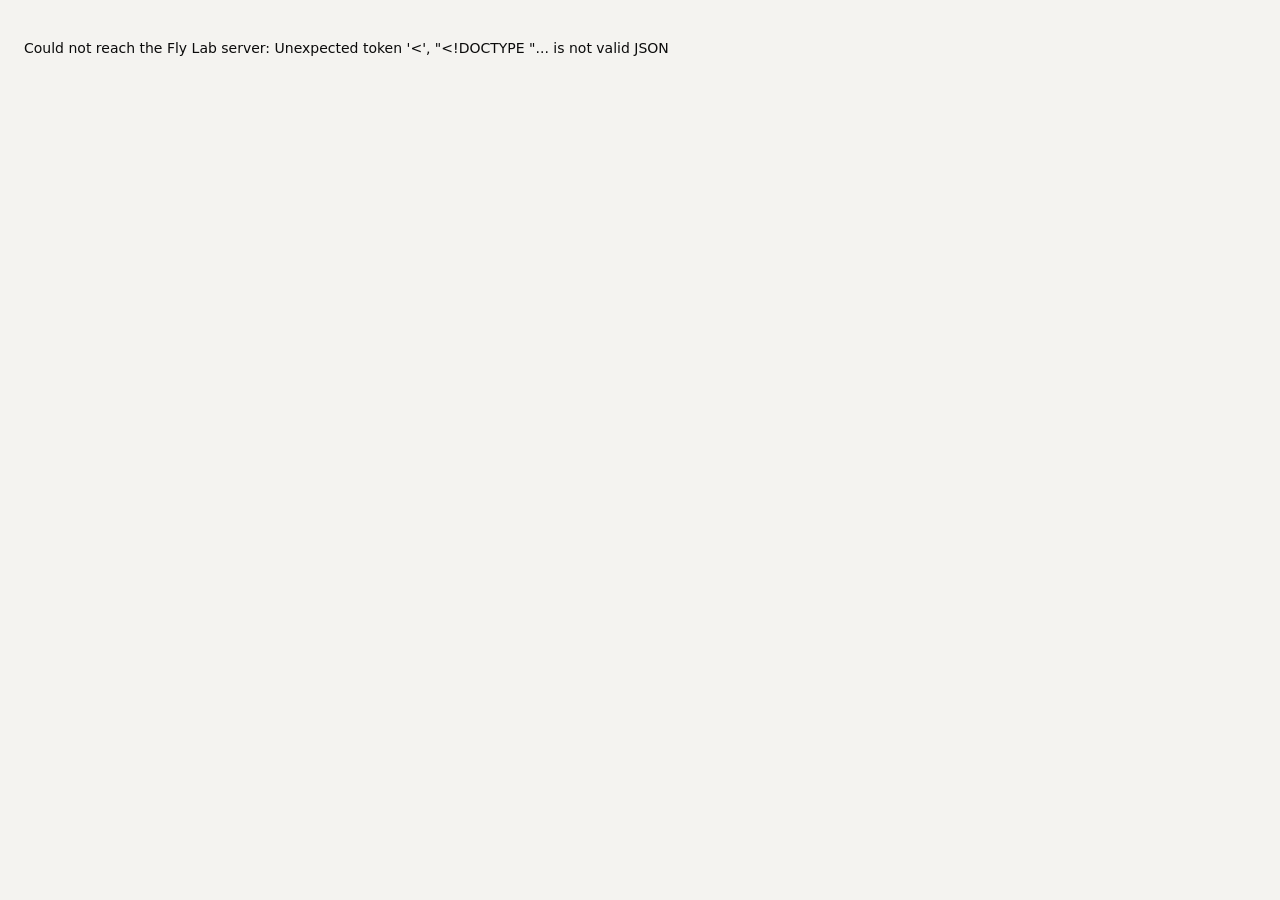
==== flyjack/web/static/index.html @ 1679a3cc "Add Fly Lab: local web interface to test and watch the fly - python -m flyjack.web starts a stdlib H" ====
<!doctype html>
<html lang="en">
<head>
<meta charset="utf-8">
<meta name="viewport" content="width=device-width, initial-scale=1">
<title>Fly Lab</title>
<link rel="icon" href="data:image/svg+xml,<svg xmlns=%22http://www.w3.org/2000/svg%22 viewBox=%220 0 100 100%22><text y=%22.9em%22 font-size=%2290%22>🪰</text></svg>">
<link rel="stylesheet" href="style.css">
</head>
<body>
<header class="top">
  <div class="brand">
    <span class="logo" aria-hidden="true">🪰</span>
    <div>
      <h1>Fly Lab</h1>
      <p class="sub" id="brain-stats">a fruit-fly connectome that learned Blackjack</p>
    </div>
  </div>
  <div class="controls">
    <div class="field">
      <span class="label">The fly decides with</span>
      <div class="seg" id="mode-seg" role="radiogroup">
        <button data-mode="readout" class="on" title="Mushroom-body readout of recorded Kenyon-cell responses (instant)">Readout</button>
        <button data-mode="spiking" title="Run the whole-brain spiking simulation live on the GPU (a few seconds per decision)">Spiking brain</button>
      </div>
    </div>
    <div class="field" id="model-field" hidden>
      <span class="label">Fly</span>
      <div class="seg" id="model-seg">
        <button data-model="trained" class="on">trained</button>
        <button data-model="new">your new fly</button>
      </div>
    </div>
    <span class="pill" id="spiking-pill" hidden></span>
  </div>
</header>

<nav class="tabs" role="tablist">
  <button data-tab="play" class="on">Play</button>
  <button data-tab="strategy">Strategy</button>
  <button data-tab="probe">Probe a state</button>
  <button data-tab="tournament">Tournament</button>
  <button data-tab="learning">Learning</button>
  <button data-tab="about">How it works</button>
</nav>

<main>
<!-- ============================== PLAY ============================== -->
<section id="tab-play" class="tab on">
  <div class="play-grid">
    <div class="col">
      <div class="card table-card">
        <div class="felt">
          <div class="hand-row">
            <span class="who">Dealer</span>
            <div class="cards" id="dealer-cards"></div>
            <span class="total" id="dealer-total"></span>
          </div>
          <div class="banner" id="banner">Deal a hand to start</div>
          <div class="hand-row">
            <span class="who">Fly</span>
            <div class="cards" id="player-cards"></div>
            <span class="total" id="player-total"></span>
          </div>
        </div>
        <div class="actions">
          <button class="primary" id="btn-deal">Deal</button>
          <button id="btn-decide" disabled>Let the fly decide</button>
          <button id="btn-auto" disabled title="Deal if needed, then let the fly play the hand to the end">Autoplay</button>
          <span class="spacer"></span>
          <span class="muted small" title="Play the move yourself instead of the fly">you:</span>
          <button class="ghost hit small" id="btn-hit" disabled>Hit</button>
          <button class="ghost stand small" id="btn-stand" disabled>Stand</button>
        </div>
        <details class="custom">
          <summary>Custom deal</summary>
          <div class="custom-row">
            <label>Fly's cards <select id="c-p1"></select><select id="c-p2"></select></label>
            <label>Dealer <select id="c-d1"></select><select id="c-d2"></select></label>
            <button id="btn-custom">Deal these</button>
          </div>
          <p class="muted small">“?” = random card. The dealer's second card stays hidden until the hand ends.</p>
        </details>
      </div>

      <div class="card">
        <div class="card-head"><h2>Session</h2><button class="ghost small" id="btn-reset-session">reset</button></div>
        <div class="tiles" id="session-tiles"></div>
        <ol class="log" id="hand-log"></ol>
      </div>
    </div>

    <div class="col">
      <div class="card brain-card">
        <div class="card-head">
          <h2>Inside the fly's brain</h2>
          <span class="muted small" id="brain-caption">no decision yet</span>
        </div>
        <div id="brain-empty" class="empty">Ask the fly to decide and its neural activity appears here, from card odor to choice.</div>
        <div id="brain" hidden>
          <div class="stage">
            <div class="stage-title"><span class="num">1</span> Card odor → projection neurons <span class="muted small" id="odor-caption"></span></div>
            <div id="pn-grid" class="pn-grid"></div>
          </div>
          <div class="stage">
            <div class="stage-title"><span class="num">2</span> Kenyon cells (mushroom body)
              <span class="muted small" id="kc-caption"></span>
              <label class="toggle small"><input type="checkbox" id="kc-vote" checked> color by vote</label>
            </div>
            <div class="kc-wrap"><canvas id="kc-canvas" class="kc-canvas"></canvas></div>
            <div class="legend small" id="kc-legend"></div>
          </div>
          <div class="stage">
            <div class="stage-title"><span class="num">3</span> Output neurons → choice</div>
            <div id="mbon-bars"></div>
            <div id="verdict" class="verdict"></div>
          </div>
          <div class="stage" id="raster-stage" hidden>
            <div class="stage-title"><span class="num">4</span> 200 ms of spikes, live from the simulation
              <button class="ghost small" id="btn-replay">▶ replay</button></div>
            <canvas id="raster-canvas" class="raster"></canvas>
            <div class="race-wrap"><svg id="race" class="race"></svg></div>
          </div>
        </div>
      </div>
    </div>
  </div>
</section>

<!-- ============================== STRATEGY ============================== -->
<section id="tab-strategy" class="tab">
  <div class="card">
    <div class="card-head">
      <h2>What the fly does in every situation</h2>
      <div class="seg" id="strategy-src">
        <button data-src="readout" class="on">readout</button>
        <button data-src="spiking">spiking brain</button>
      </div>
    </div>
    <p class="muted">Each cell is a decision state. Color is the probability that the fly hits, measured over held-out neural trials. Outlined cells are states where its majority choice differs from basic strategy (the mathematically optimal play). Hover for values; click to probe a state.</p>
    <div class="tiles" id="strategy-tiles"></div>
    <div class="heat-grid" id="heatmaps"></div>
    <div class="legend" id="heat-legend"></div>
  </div>
</section>

<!-- ============================== PROBE ============================== -->
<section id="tab-probe" class="tab">
  <div class="card">
    <div class="card-head"><h2>Probe one situation many times</h2></div>
    <p class="muted">The same cards never produce exactly the same spikes. Present one state repeatedly and see how reliable the fly's choice is.</p>
    <div class="probe-form">
      <label>Fly's total <select id="p-sum"></select></label>
      <label>Dealer shows <select id="p-dealer"></select></label>
      <label class="toggle"><input type="checkbox" id="p-soft"> soft (usable ace)</label>
      <label>Trials <select id="p-trials"><option>8</option><option selected>16</option><option>32</option><option>64</option></select></label>
      <button class="primary" id="btn-probe">Run</button>
      <span class="muted small" id="probe-note"></span>
    </div>
    <div id="probe-out" hidden>
      <div class="tiles" id="probe-tiles"></div>
      <h3>Every trial: HIT pool vs STAND pool</h3>
      <div class="chart-wrap"><svg id="probe-chart" class="chart"></svg></div>
      <div class="two">
        <div>
          <h3>Average Kenyon-cell response to this state</h3>
          <canvas id="probe-kc" class="kc-canvas"></canvas>
        </div>
        <div>
          <h3>What each Kenyon cell learned to vote</h3>
          <canvas id="probe-pref" class="kc-canvas"></canvas>
        </div>
      </div>
      <div class="legend small" id="probe-legend"></div>
    </div>
  </div>
</section>

<!-- ============================== TOURNAMENT ============================== -->
<section id="tab-tournament" class="tab">
  <div class="card">
    <div class="card-head"><h2>Tournament</h2></div>
    <p class="muted">The fly and four reference strategies each play the same number of hands, dealt from the same random seed. Uses the readout (each decision sees a fresh held-out neural trial).</p>
    <div class="probe-form">
      <label>Hands <select id="t-hands"><option>1000</option><option selected>10000</option><option>50000</option><option>200000</option></select></label>
      <button class="primary" id="btn-tournament">Play</button>
      <span class="muted small" id="t-note"></span>
    </div>
    <div id="t-out" hidden>
      <div class="chart-wrap"><svg id="t-chart" class="chart tall"></svg></div>
      <div class="legend" id="t-legend"></div>
      <table class="data" id="t-table"></table>
    </div>
  </div>
</section>

<!-- ============================== LEARNING ============================== -->
<section id="tab-learning" class="tab">
  <div class="card">
    <div class="card-head"><h2>How the fly learned</h2></div>
    <p class="muted">Expected winnings per hand of the fly's current strategy while it plays and dopamine updates its Kenyon cell → output neuron synapses. Five independently trained flies.</p>
    <div class="chart-wrap"><svg id="l-chart" class="chart tall"></svg></div>
    <div class="legend" id="l-legend"></div>
  </div>
  <div class="card">
    <div class="card-head"><h2>Train a new fly</h2></div>
    <p class="muted">Start from a naive mushroom body and watch it learn. Takes seconds. The new fly can then play in every tab (switch “Fly” in the header). Training never overwrites the saved results.</p>
    <div class="probe-form">
      <label>Hands <select id="n-hands"><option>10000</option><option>50000</option><option selected>300000</option><option>1000000</option></select></label>
      <label>Learning rate η <select id="n-eta"><option>0.005</option><option>0.02</option><option selected>0.05</option><option>0.2</option></select></label>
      <label>Exploration ε <select id="n-eps"><option>0.05</option><option selected>0.3</option><option>0.6</option></select></label>
      <label>Seed <input id="n-seed" type="number" value="0" min="0" max="9999"></label>
      <button class="primary" id="btn-train">Train</button>
      <button id="btn-train-stop" disabled>Stop</button>
      <span class="muted small" id="n-note"></span>
    </div>
    <div class="chart-wrap" id="n-wrap" hidden><svg id="n-chart" class="chart"></svg></div>
    <div class="legend" id="n-legend"></div>
  </div>
</section>

<!-- ============================== ABOUT ============================== -->
<section id="tab-about" class="tab">
  <div class="card prose">
    <h2>How the fly plays Blackjack</h2>
    <div class="pipeline" id="pipeline"></div>
    <ol>
      <li><b>Cards as odors.</b> The state (your total, dealer's upcard, soft/hard) becomes a combination of glomerulus channels. Projection neurons in active channels fire at 150 Hz for 200 ms. Nearby totals share channels, so they “smell” alike.</li>
      <li><b>The real wiring.</b> The whole FlyWire connectome is simulated as spiking neurons. Projection neurons drive the Kenyon cells of the mushroom body; about 7% of them respond to any one state.</li>
      <li><b>Dopamine learning.</b> Two output pools, HIT and STAND, read the Kenyon cells. After each choice a dopamine-like prediction error strengthens or weakens the synapses of the chosen pool from the active Kenyon cells.</li>
      <li><b>The closed loop.</b> The learned weights were installed as real synapses onto two pairs of mushroom-body output neurons (MBON01 = HIT, MBON03 = STAND). In “Spiking brain” mode each decision runs the whole brain for 200 ms, and the fly hits if its HIT neurons fire more spikes.</li>
    </ol>
    <div class="figs">
      <figure><img src="/figures/policy_heatmaps.png" alt="Fly strategy vs basic strategy heatmaps"><figcaption>Learned strategy vs. basic strategy</figcaption></figure>
      <figure><img src="/figures/kenyon_code.png" alt="Kenyon cell similarity and sparsity"><figcaption>Kenyon-cell code</figcaption></figure>
      <figure><img src="/figures/brain_plays_a_hand.png" alt="Spike raster of a hand"><figcaption>The spiking brain plays a hand</figcaption></figure>
    </div>
    <h3>Results</h3>
    <table class="data" id="about-table"></table>
  </div>
</section>
</main>

<div id="tooltip" class="tooltip" hidden></div>
<div id="toast" class="toast" hidden></div>
<script src="app.js"></script>
</body>
</html>
---- flyjack/web/static/style.css ----
:root {
  color-scheme: light;
  --bg: #f4f3f0;
  --surface: #fcfcfb;
  --surface-2: #f0efec;
  --border: #e4e3df;
  --ink: #0b0b0b;
  --ink-2: #52514e;
  --ink-3: #8a8984;
  --grid: #e4e3df;
  --hit: #e34948;
  --stand: #2a78d6;
  --mid: #f0efec;
  --s1: #2a78d6; --s2: #eb6834; --s3: #1baf7a; --s4: #eda100; --s5: #e87ba4;
  --f-sum: #1baf7a;      /* player-sum channels */
  --f-dealer: #eb6834;   /* dealer channels */
  --f-ace: #4a3aa7;      /* ace channels */
  --pn: #e87ba4;
  --kc: #eda100;
  --dn: #008300;
  --felt: #1d5b45;
  --felt-2: #164a38;
  --shadow: 0 1px 2px rgba(0,0,0,.06), 0 2px 8px rgba(0,0,0,.04);
  --radius: 12px;
  font-family: system-ui, -apple-system, "Segoe UI", Roboto, sans-serif;
  font-size: 14px;
}
@media (prefers-color-scheme: dark) {
  :root {
    color-scheme: dark;
    --bg: #121211;
    --surface: #1a1a19;
    --surface-2: #232321;
    --border: #2f2f2c;
    --ink: #ffffff;
    --ink-2: #c3c2b7;
    --ink-3: #8f8e86;
    --grid: #2f2f2c;
    --hit: #e66767;
    --stand: #3987e5;
    --mid: #383835;
    --s1: #3987e5; --s2: #d95926; --s3: #199e70; --s4: #c98500; --s5: #d55181;
    --f-sum: #199e70; --f-dealer: #d95926; --f-ace: #9085e9;
    --pn: #d55181; --kc: #c98500; --dn: #2fa52f;
    --felt: #173f31; --felt-2: #11342a;
    --shadow: none;
  }
}

* { box-sizing: border-box; }
[hidden] { display: none !important; }
body { margin: 0; background: var(--bg); color: var(--ink); }
h1, h2, h3 { margin: 0; }
h1 { font-size: 20px; letter-spacing: -.01em; }
h2 { font-size: 15px; }
h3 { font-size: 13px; color: var(--ink-2); font-weight: 600; margin: 18px 0 8px; }
p { line-height: 1.5; }
.muted { color: var(--ink-2); }
.small { font-size: 12px; }
button, select, input {
  font: inherit; color: var(--ink); background: var(--surface);
  border: 1px solid var(--border); border-radius: 8px; padding: 7px 12px;
}
button { cursor: pointer; font-weight: 500; }
button:hover:not(:disabled) { border-color: var(--ink-3); }
button:disabled { opacity: .45; cursor: default; }
button.primary { background: var(--ink); color: var(--surface); border-color: var(--ink); }
button.ghost { background: transparent; }
button.small { padding: 3px 8px; font-size: 12px; }
button.hit { color: var(--hit); }
button.stand { color: var(--stand); }
input[type=number] { width: 80px; }
select { padding: 6px 8px; }

.top {
  display: flex; align-items: center; justify-content: space-between; gap: 16px; flex-wrap: wrap;
  padding: 14px max(16px, calc((100vw - 1320px) / 2)); background: var(--surface);
  border-bottom: 1px solid var(--border);
}
.brand { display: flex; gap: 12px; align-items: center; }
.logo { font-size: 30px; }
.sub { margin: 2px 0 0; color: var(--ink-2); font-size: 12px; }
.controls { display: flex; gap: 16px; align-items: center; flex-wrap: wrap; }
.field { display: flex; flex-direction: column; gap: 4px; }
.label { font-size: 11px; color: var(--ink-3); text-transform: uppercase; letter-spacing: .05em; }
.seg { display: inline-flex; border: 1px solid var(--border); border-radius: 9px; padding: 2px; background: var(--surface-2); }
.seg button { border: 0; background: transparent; padding: 5px 12px; border-radius: 7px; color: var(--ink-2); }
.seg button.on { background: var(--surface); color: var(--ink); box-shadow: var(--shadow); }
.pill { font-size: 12px; padding: 4px 10px; border-radius: 99px; background: var(--surface-2); color: var(--ink-2); }
.pill.ready { color: var(--s3); }

.tabs {
  display: flex; gap: 4px; padding: 0 max(16px, calc((100vw - 1320px) / 2)); background: var(--surface);
  border-bottom: 1px solid var(--border); overflow-x: auto;
}
.tabs button { border: 0; border-radius: 0; background: none; padding: 12px 14px; color: var(--ink-2); border-bottom: 2px solid transparent; white-space: nowrap; }
.tabs button.on { color: var(--ink); border-bottom-color: var(--ink); }
main { padding: 18px max(16px, calc((100vw - 1320px) / 2)) 48px; }
.tab { display: none; }
.tab.on { display: block; }

.card { background: var(--surface); border: 1px solid var(--border); border-radius: var(--radius); padding: 16px; box-shadow: var(--shadow); margin-bottom: 16px; }
.card-head { display: flex; align-items: center; justify-content: space-between; gap: 12px; margin-bottom: 10px; flex-wrap: wrap; }
.play-grid { display: grid; grid-template-columns: minmax(0, 5fr) minmax(0, 7fr); gap: 16px; align-items: start; }
@media (max-width: 980px) { .play-grid { grid-template-columns: 1fr; } }

/* table */
.felt { background: radial-gradient(ellipse at center, var(--felt) 0%, var(--felt-2) 100%); border-radius: 10px; padding: 18px; color: #fff; }
.hand-row { display: flex; align-items: center; gap: 14px; min-height: 104px; }
.who { width: 52px; font-size: 12px; text-transform: uppercase; letter-spacing: .08em; opacity: .75; }
.cards { display: flex; gap: 8px; flex-wrap: wrap; flex: 1; }
.total { font-size: 22px; font-weight: 700; min-width: 64px; text-align: right; font-variant-numeric: tabular-nums; }
.total small { display: block; font-size: 11px; font-weight: 500; opacity: .7; }
.pcard {
  width: 64px; height: 92px; border-radius: 8px; background: #fdfdfb; color: #111;
  display: flex; flex-direction: column; justify-content: space-between; padding: 6px 7px;
  box-shadow: 0 2px 6px rgba(0,0,0,.35); font-weight: 700; animation: deal .25s ease-out;
}
.pcard.red { color: #c62828; }
.pcard .big { font-size: 26px; text-align: center; line-height: 1; }
.pcard .corner { font-size: 14px; line-height: 1; }
.pcard .corner.b { transform: rotate(180deg); }
.pcard.back { background: repeating-linear-gradient(45deg, #2a78d6 0 6px, #256abf 6px 12px); border: 3px solid #fdfdfb; }
@keyframes deal { from { transform: translateY(-10px) scale(.96); opacity: 0; } }
.banner { text-align: center; padding: 10px; font-size: 15px; font-weight: 600; min-height: 42px; opacity: .95; }
.banner.win { color: #7ee2b0; } .banner.loss { color: #ffb3b3; } .banner.push { color: #ffe08a; }
.actions { display: flex; gap: 8px; margin-top: 12px; flex-wrap: wrap; align-items: center; }
.spacer { flex: 1; }
details.custom { margin-top: 12px; }
details.custom summary { cursor: pointer; color: var(--ink-2); font-size: 13px; }
.custom-row { display: flex; gap: 14px; flex-wrap: wrap; margin-top: 10px; align-items: center; }
.custom-row label { display: flex; gap: 6px; align-items: center; font-size: 13px; }

/* tiles */
.tiles { display: grid; grid-template-columns: repeat(auto-fit, minmax(120px, 1fr)); gap: 10px; margin-bottom: 12px; }
.tile { background: var(--surface-2); border-radius: 10px; padding: 10px 12px; }
.tile .v { font-size: 22px; font-weight: 700; font-variant-numeric: tabular-nums; }
.tile .k { font-size: 11px; color: var(--ink-2); margin-top: 2px; }
.log { list-style: none; padding: 0; margin: 0; max-height: 300px; overflow: auto; font-size: 13px; }
.log li { padding: 7px 2px; border-top: 1px solid var(--border); display: flex; gap: 8px; align-items: baseline; }
.log .res { margin-left: auto; font-weight: 600; font-variant-numeric: tabular-nums; }
.tag { font-size: 11px; font-weight: 600; padding: 1px 7px; border-radius: 99px; }
.tag.hit { background: color-mix(in srgb, var(--hit) 18%, transparent); color: var(--hit); }
.tag.stand { background: color-mix(in srgb, var(--stand) 18%, transparent); color: var(--stand); }
.tag.warn { background: var(--surface-2); color: var(--ink-2); }

/* brain */
.empty { padding: 48px 16px; text-align: center; color: var(--ink-3); }
.stage { padding: 12px 0; border-top: 1px solid var(--border); }
.stage:first-child { border-top: 0; padding-top: 0; }
.stage-title { display: flex; align-items: center; gap: 8px; font-weight: 600; font-size: 13px; margin-bottom: 8px; flex-wrap: wrap; }
.stage-title .toggle, .stage-title button { margin-left: auto; }
.num { display: inline-grid; place-items: center; width: 20px; height: 20px; border-radius: 50%; background: var(--ink); color: var(--surface); font-size: 11px; }
.pn-grid { display: grid; gap: 5px; }
.pn-row { display: grid; grid-template-columns: 150px 1fr; align-items: center; gap: 8px; }
.pn-row .lab { font-size: 11px; color: var(--ink-2); text-align: right; }
.pn-cells { display: flex; gap: 2px; flex-wrap: wrap; }
.pn-cell { width: 14px; height: 14px; border-radius: 3px; background: var(--surface-2); border: 1px solid var(--border); }
.kc-wrap { width: 100%; }
.kc-canvas { width: 100%; image-rendering: pixelated; border-radius: 6px; background: var(--surface-2); display: block; }
.legend { display: flex; gap: 14px; flex-wrap: wrap; align-items: center; margin-top: 8px; color: var(--ink-2); font-size: 12px; }
.legend .sw { display: inline-block; width: 10px; height: 10px; border-radius: 3px; margin-right: 5px; vertical-align: -1px; }
.legend .ramp { display: inline-block; width: 90px; height: 10px; border-radius: 3px; vertical-align: -1px; margin: 0 6px; }
.bar-row { display: grid; grid-template-columns: 110px 1fr 90px; gap: 10px; align-items: center; margin: 6px 0; }
.bar-row .name { font-weight: 600; font-size: 13px; }
.bar-track { height: 18px; background: var(--surface-2); border-radius: 5px; position: relative; overflow: hidden; }
.bar-fill { position: absolute; top: 0; bottom: 0; border-radius: 5px; transition: width .4s ease, left .4s ease; }
.bar-row .val { font-variant-numeric: tabular-nums; font-size: 13px; text-align: right; }
.verdict { margin-top: 10px; font-size: 14px; display: flex; gap: 10px; align-items: center; flex-wrap: wrap; }
.verdict .choice { font-size: 18px; font-weight: 800; letter-spacing: .02em; }
.raster { width: 100%; height: 300px; display: block; }
.race { width: 100%; height: 150px; display: block; margin-top: 4px; }

/* strategy heatmaps */
.heat-grid { display: grid; grid-template-columns: repeat(auto-fit, minmax(300px, 1fr)); gap: 20px 28px; }
.heat h3 { margin-top: 0; }
.heat table { border-collapse: separate; border-spacing: 2px; width: 100%; }
.heat th { font-size: 11px; color: var(--ink-2); font-weight: 500; padding: 0 4px; }
.heat td { height: 22px; border-radius: 3px; cursor: pointer; text-align: center; font-size: 10px; color: transparent; }
.heat td.miss { outline: 2px solid var(--ink); outline-offset: -2px; }
.heat td:hover { outline: 2px solid var(--ink-3); outline-offset: 0; }

/* probe / charts */
.probe-form { display: flex; gap: 14px; flex-wrap: wrap; align-items: center; margin: 12px 0; }
.probe-form label { display: flex; gap: 6px; align-items: center; font-size: 13px; }
.chart-wrap { width: 100%; overflow-x: auto; }
.chart { width: 100%; height: 260px; display: block; }
.chart.tall { height: 360px; }
.chart text, .race text { fill: var(--ink-2); font-size: 11px; }
.chart .axis line, .chart .gridline, .race .gridline { stroke: var(--grid); }
.two { display: grid; grid-template-columns: 1fr 1fr; gap: 20px; }
@media (max-width: 800px) { .two { grid-template-columns: 1fr; } }
table.data { border-collapse: collapse; width: 100%; margin-top: 14px; font-size: 13px; }
table.data th, table.data td { text-align: left; padding: 8px 10px; border-bottom: 1px solid var(--border); }
table.data th { color: var(--ink-2); font-weight: 500; font-size: 12px; }
table.data th.n { text-align: right; }
table.data td.n { text-align: right; font-variant-numeric: tabular-nums; }
table.data tr.fly td { font-weight: 700; }

.prose { max-width: 980px; }
.prose li { margin: 8px 0; line-height: 1.55; }
.figs { display: grid; grid-template-columns: repeat(auto-fit, minmax(280px, 1fr)); gap: 16px; margin: 16px 0; }
.figs img { width: 100%; border-radius: 8px; border: 1px solid var(--border); background: #fcfcfb; }
.figs figcaption { font-size: 12px; color: var(--ink-2); margin-top: 4px; }
.pipeline { display: flex; gap: 8px; align-items: stretch; flex-wrap: wrap; margin: 12px 0 8px; }
.pipe { flex: 1; min-width: 130px; background: var(--surface-2); border-radius: 10px; padding: 10px 12px; }
.pipe b { display: block; font-size: 13px; }
.pipe span { font-size: 12px; color: var(--ink-2); }
.pipe-arrow { align-self: center; color: var(--ink-3); }

.tooltip {
  position: fixed; z-index: 20; pointer-events: none; background: var(--surface); color: var(--ink);
  border: 1px solid var(--border); border-radius: 8px; padding: 8px 10px; font-size: 12px;
  box-shadow: 0 4px 16px rgba(0,0,0,.15); max-width: 280px; line-height: 1.45;
}
.tooltip b { font-weight: 600; }
.toast { position: fixed; bottom: 18px; left: 50%; transform: translateX(-50%); background: var(--ink); color: var(--surface); padding: 10px 16px; border-radius: 8px; z-index: 30; max-width: 90vw; }
.toggle { display: inline-flex; gap: 5px; align-items: center; color: var(--ink-2); font-weight: 400; }
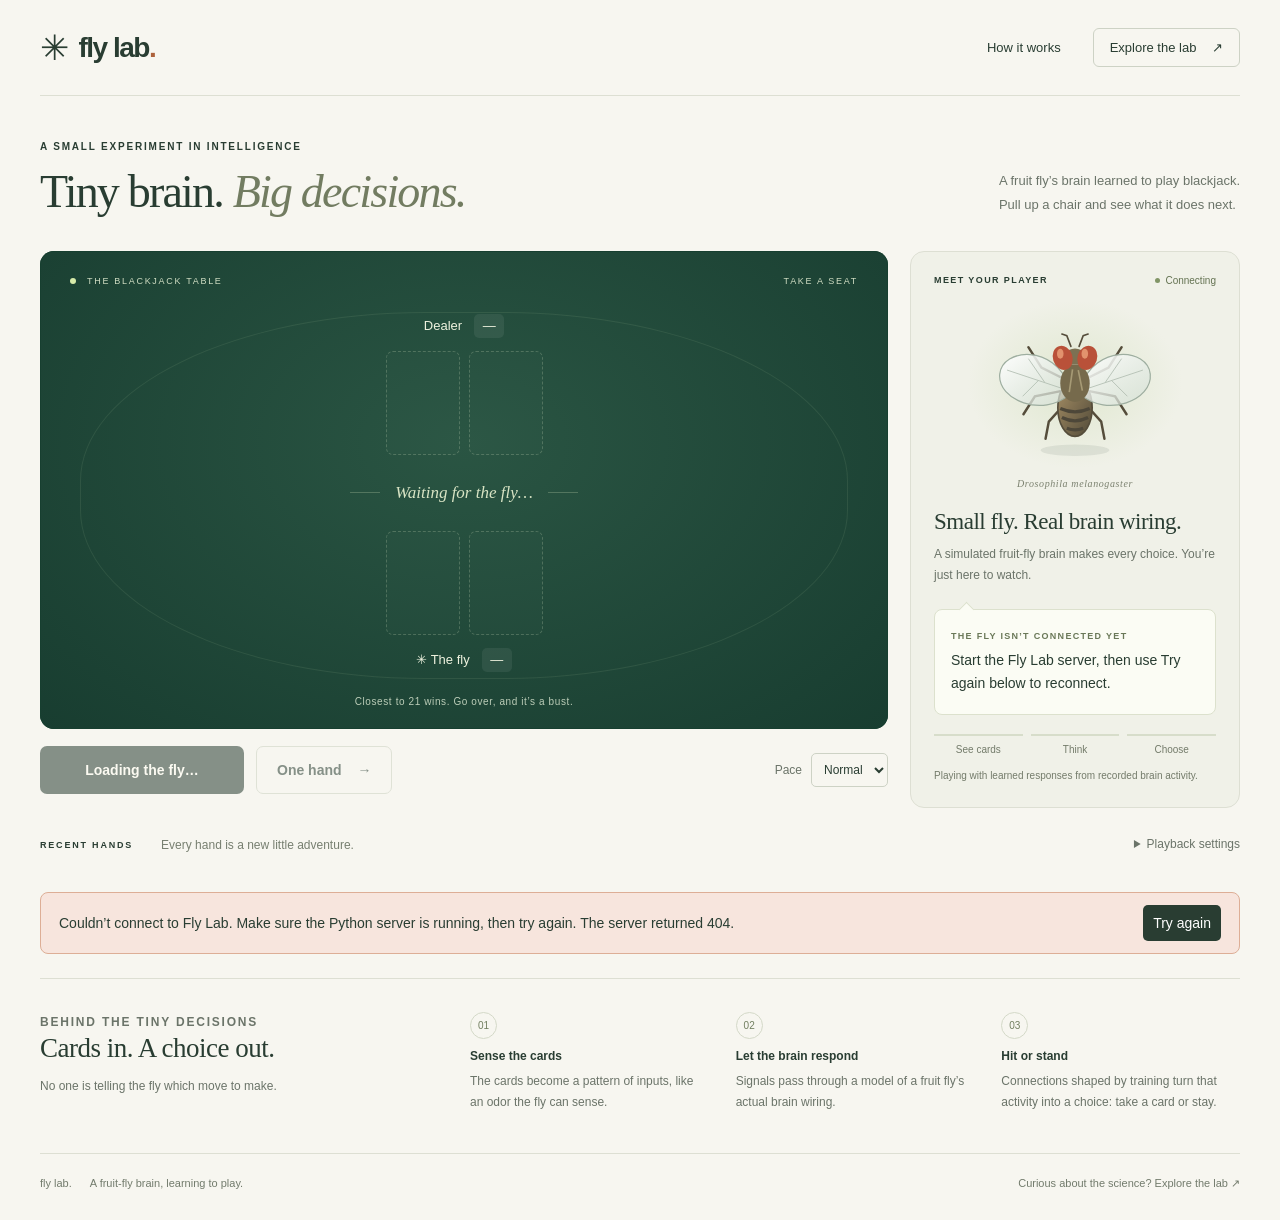
==== commit cd1a16d3: "Simplify Fly Lab around watching the fly play blackjack" ====
--- a/flyjack/web/static/index.html
+++ b/flyjack/web/static/index.html
@@ -1,248 +1,83 @@
 <!doctype html>
 <html lang="en">
 <head>
-<meta charset="utf-8">
-<meta name="viewport" content="width=device-width, initial-scale=1">
-<title>Fly Lab</title>
-<link rel="icon" href="data:image/svg+xml,<svg xmlns=%22http://www.w3.org/2000/svg%22 viewBox=%220 0 100 100%22><text y=%22.9em%22 font-size=%2290%22>🪰</text></svg>">
-<link rel="stylesheet" href="style.css">
+  <meta charset="utf-8">
+  <meta name="viewport" content="width=device-width, initial-scale=1">
+  <meta name="description" content="Watch a simulated fruit-fly brain play blackjack, one tiny decision at a time.">
+  <title>Fly Lab — A tiny brain at the blackjack table</title>
+  <link rel="icon" href="data:image/svg+xml,%3Csvg xmlns='http://www.w3.org/2000/svg' viewBox='0 0 100 100'%3E%3Ctext y='.9em' font-size='90'%3E🪰%3C/text%3E%3C/svg%3E">
+  <link rel="stylesheet" href="style.css">
 </head>
 <body>
-<header class="top">
-  <div class="brand">
-    <span class="logo" aria-hidden="true">🪰</span>
-    <div>
-      <h1>Fly Lab</h1>
-      <p class="sub" id="brain-stats">a fruit-fly connectome that learned Blackjack</p>
-    </div>
-  </div>
-  <div class="controls">
-    <div class="field">
-      <span class="label">The fly decides with</span>
-      <div class="seg" id="mode-seg" role="radiogroup">
-        <button data-mode="readout" class="on" title="Mushroom-body readout of recorded Kenyon-cell responses (instant)">Readout</button>
-        <button data-mode="spiking" title="Run the whole-brain spiking simulation live on the GPU (a few seconds per decision)">Spiking brain</button>
-      </div>
-    </div>
-    <div class="field" id="model-field" hidden>
-      <span class="label">Fly</span>
-      <div class="seg" id="model-seg">
-        <button data-model="trained" class="on">trained</button>
-        <button data-model="new">your new fly</button>
-      </div>
-    </div>
-    <span class="pill" id="spiking-pill" hidden></span>
-  </div>
-</header>
+  <header class="site-header">
+    <a class="brand" href="/" aria-label="Fly Lab home"><span class="brand-mark" aria-hidden="true">✳</span> fly lab<span class="brand-dot">.</span></a>
+    <nav aria-label="Main navigation"><a href="#how-it-works">How it works</a><a class="lab-link" href="lab.html">Explore the lab <span aria-hidden="true">↗</span></a></nav>
+  </header>
+  <main>
+    <section class="intro" aria-labelledby="page-title">
+      <div><p class="eyebrow">A SMALL EXPERIMENT IN INTELLIGENCE</p><h1 id="page-title">Tiny brain. <em>Big decisions.</em></h1></div>
+      <p>A fruit fly’s brain learned to play blackjack.<br> Pull up a chair and see what it does next.</p>
+    </section>
 
-<nav class="tabs" role="tablist">
-  <button data-tab="play" class="on">Play</button>
-  <button data-tab="strategy">Strategy</button>
-  <button data-tab="probe">Probe a state</button>
-  <button data-tab="tournament">Tournament</button>
-  <button data-tab="learning">Learning</button>
-  <button data-tab="about">How it works</button>
-</nav>
-
-<main>
-<!-- ============================== PLAY ============================== -->
-<section id="tab-play" class="tab on">
-  <div class="play-grid">
-    <div class="col">
-      <div class="card table-card">
-        <div class="felt">
-          <div class="hand-row">
-            <span class="who">Dealer</span>
-            <div class="cards" id="dealer-cards"></div>
-            <span class="total" id="dealer-total"></span>
+    <section class="playground" aria-label="Watch the fly play blackjack">
+      <div class="table-column">
+        <div class="table" id="table">
+          <div class="table-topline"><span><i class="status-dot"></i> THE BLACKJACK TABLE</span><span id="hand-number">TAKE A SEAT</span></div>
+          <div class="hand dealer-hand">
+            <div class="hand-label"><span>Dealer</span><span class="total" id="dealer-total">—</span></div>
+            <div class="cards" id="dealer-cards" aria-label="Dealer cards"><div class="card-placeholder"></div><div class="card-placeholder"></div></div>
           </div>
-          <div class="banner" id="banner">Deal a hand to start</div>
-          <div class="hand-row">
-            <span class="who">Fly</span>
-            <div class="cards" id="player-cards"></div>
-            <span class="total" id="player-total"></span>
+          <div class="table-center"><span class="table-line"></span><p id="table-message">A little brain at a big table.</p><span class="table-line"></span></div>
+          <div class="hand fly-hand">
+            <div class="cards" id="player-cards" aria-label="Fruit fly cards"><div class="card-placeholder"></div><div class="card-placeholder"></div></div>
+            <div class="hand-label"><span><span aria-hidden="true">✳</span> The fly</span><span class="total" id="player-total">—</span></div>
           </div>
+          <p class="table-rules">Closest to 21 wins. Go over, and it’s a bust.</p>
         </div>
-        <div class="actions">
-          <button class="primary" id="btn-deal">Deal</button>
-          <button id="btn-decide" disabled>Let the fly decide</button>
-          <button id="btn-auto" disabled title="Deal if needed, then let the fly play the hand to the end">Autoplay</button>
-          <span class="spacer"></span>
-          <span class="muted small" title="Play the move yourself instead of the fly">you:</span>
-          <button class="ghost hit small" id="btn-hit" disabled>Hit</button>
-          <button class="ghost stand small" id="btn-stand" disabled>Stand</button>
+        <div class="play-controls">
+          <button class="primary" id="btn-watch" disabled><span aria-hidden="true">▶</span> Loading the fly…</button>
+          <button class="secondary" id="btn-step" disabled>One hand <span aria-hidden="true">→</span></button>
+          <label class="speed-label" for="speed">Pace <select id="speed"><option value="1.6">Slow</option><option value="1" selected>Normal</option><option value="0.45">Fast</option></select></label>
         </div>
-        <details class="custom">
-          <summary>Custom deal</summary>
-          <div class="custom-row">
-            <label>Fly's cards <select id="c-p1"></select><select id="c-p2"></select></label>
-            <label>Dealer <select id="c-d1"></select><select id="c-d2"></select></label>
-            <button id="btn-custom">Deal these</button>
-          </div>
-          <p class="muted small">“?” = random card. The dealer's second card stays hidden until the hand ends.</p>
-        </details>
       </div>
 
-      <div class="card">
-        <div class="card-head"><h2>Session</h2><button class="ghost small" id="btn-reset-session">reset</button></div>
-        <div class="tiles" id="session-tiles"></div>
-        <ol class="log" id="hand-log"></ol>
-      </div>
-    </div>
+      <aside class="fly-panel" aria-labelledby="fly-title">
+        <div class="fly-heading"><span class="eyebrow">MEET YOUR PLAYER</span><span class="player-status" id="player-status">Getting ready</span></div>
+        <div class="fly-portrait" id="fly-portrait">
+          <svg class="fly-illustration" viewBox="0 0 280 220" role="img" aria-labelledby="fly-art-title">
+            <title id="fly-art-title">An illustrated fruit fly with red eyes and translucent wings</title>
+            <defs><linearGradient id="wing" x2="1" y2="1"><stop stop-color="#fff" stop-opacity=".95"/><stop offset="1" stop-color="#d1ddd2" stop-opacity=".65"/></linearGradient><linearGradient id="body" x2="1" y2="1"><stop stop-color="#a89066"/><stop offset="1" stop-color="#524b39"/></linearGradient></defs>
+            <ellipse cx="140" cy="191" rx="42" ry="7" fill="#233f32" opacity=".09"/>
+            <g class="fly-body">
+              <g fill="none" stroke="#554d3b" stroke-width="3" stroke-linecap="round"><path d="M125 103 99 90 83 65M121 119 91 125 77 147M126 136 108 156 104 177M155 103 181 90 197 65M159 119 189 125 203 147M154 136 172 156 176 177"/></g>
+              <ellipse cx="140" cy="139" rx="21" ry="35" fill="url(#body)" stroke="#554d3b" stroke-width="2"/>
+              <path d="M122 140Q140 148 158 140M124 151Q140 159 156 151M130 164Q140 168 150 164" fill="none" stroke="#4d4739" stroke-width="4"/>
+              <g class="wing wing-left"><path d="M133 113C115 61 51 66 48 98S101 151 133 123Z" fill="url(#wing)" stroke="#9eaea0" stroke-width="1.5"/><path d="M129 117 57 93M103 108 83 79M95 106 76 125" fill="none" stroke="#b0bcb0"/></g>
+              <g class="wing wing-right"><path d="M147 113C165 61 229 66 232 98S179 151 147 123Z" fill="url(#wing)" stroke="#9eaea0" stroke-width="1.5"/><path d="M151 117 223 93M177 108 197 79M185 106 204 125" fill="none" stroke="#b0bcb0"/></g>
+              <ellipse cx="140" cy="109" rx="18" ry="23" fill="#766a4c"/>
+              <path d="M128 90Q140 81 152 90L155 74Q140 59 125 74Z" fill="#7c7153"/>
+              <ellipse cx="125" cy="78" rx="12" ry="15" fill="#b95139" transform="rotate(-18 125 78)"/><ellipse cx="155" cy="78" rx="12" ry="15" fill="#b95139" transform="rotate(18 155 78)"/>
+              <ellipse cx="122" cy="73" rx="4" ry="6" fill="#e2926d"/><ellipse cx="152" cy="73" rx="4" ry="6" fill="#e2926d"/>
+              <path d="M135 64 130 51 124 49M145 64 150 51 156 49" fill="none" stroke="#554d3b" stroke-width="2" stroke-linecap="round"/>
+              <path d="M137 92 133 120M144 93 149 118" fill="none" stroke="#a69a75" stroke-width="2"/>
+            </g>
+          </svg>
+          <span class="portrait-note">Drosophila melanogaster</span>
+        </div>
+        <h2 id="fly-title">Small fly. Real brain wiring.</h2>
+        <p class="fly-description">A simulated fruit-fly brain makes every choice. You’re just here to watch.</p>
+        <div class="thought" role="status" aria-live="polite" aria-atomic="true"><span class="thought-label" id="thought-label">READY WHEN YOU ARE</span><p id="narration">A fresh deck. A tiny player.<br>Let’s see what this fly has learned.</p></div>
+        <ol class="decision-path" aria-label="Decision progress"><li id="stage-cards">See cards</li><li id="stage-think">Think</li><li id="stage-act">Choose</li></ol>
+        <p class="mode-caption" id="mode-caption">Playing with learned responses from recorded brain activity.</p>
+      </aside>
+    </section>
 
-    <div class="col">
-      <div class="card brain-card">
-        <div class="card-head">
-          <h2>Inside the fly's brain</h2>
-          <span class="muted small" id="brain-caption">no decision yet</span>
-        </div>
-        <div id="brain-empty" class="empty">Ask the fly to decide and its neural activity appears here, from card odor to choice.</div>
-        <div id="brain" hidden>
-          <div class="stage">
-            <div class="stage-title"><span class="num">1</span> Card odor → projection neurons <span class="muted small" id="odor-caption"></span></div>
-            <div id="pn-grid" class="pn-grid"></div>
-          </div>
-          <div class="stage">
-            <div class="stage-title"><span class="num">2</span> Kenyon cells (mushroom body)
-              <span class="muted small" id="kc-caption"></span>
-              <label class="toggle small"><input type="checkbox" id="kc-vote" checked> color by vote</label>
-            </div>
-            <div class="kc-wrap"><canvas id="kc-canvas" class="kc-canvas"></canvas></div>
-            <div class="legend small" id="kc-legend"></div>
-          </div>
-          <div class="stage">
-            <div class="stage-title"><span class="num">3</span> Output neurons → choice</div>
-            <div id="mbon-bars"></div>
-            <div id="verdict" class="verdict"></div>
-          </div>
-          <div class="stage" id="raster-stage" hidden>
-            <div class="stage-title"><span class="num">4</span> 200 ms of spikes, live from the simulation
-              <button class="ghost small" id="btn-replay">▶ replay</button></div>
-            <canvas id="raster-canvas" class="raster"></canvas>
-            <div class="race-wrap"><svg id="race" class="race"></svg></div>
-          </div>
-        </div>
-      </div>
-    </div>
-  </div>
-</section>
+    <div class="below-table"><div class="recent"><span class="eyebrow">RECENT HANDS</span><ol id="recent-hands" aria-label="Recent hand results"></ol><span class="recent-empty" id="recent-empty">Every hand is a new little adventure.</span></div><details class="settings"><summary>Playback settings</summary><div class="settings-content"><label for="brain-mode">Decision mode</label><select id="brain-mode"><option value="readout">Recorded brain responses</option><option value="spiking">Live spiking brain (GPU)</option></select><p id="mode-note">The trained fly chooses using recorded neural activity. Live mode runs a new whole-brain simulation for each choice.</p></div></details></div>
+    <div class="error" id="error" role="alert" hidden><p id="error-message"></p><button id="btn-retry">Try again</button></div>
 
-<!-- ============================== STRATEGY ============================== -->
-<section id="tab-strategy" class="tab">
-  <div class="card">
-    <div class="card-head">
-      <h2>What the fly does in every situation</h2>
-      <div class="seg" id="strategy-src">
-        <button data-src="readout" class="on">readout</button>
-        <button data-src="spiking">spiking brain</button>
-      </div>
-    </div>
-    <p class="muted">Each cell is a decision state. Color is the probability that the fly hits, measured over held-out neural trials. Outlined cells are states where its majority choice differs from basic strategy (the mathematically optimal play). Hover for values; click to probe a state.</p>
-    <div class="tiles" id="strategy-tiles"></div>
-    <div class="heat-grid" id="heatmaps"></div>
-    <div class="legend" id="heat-legend"></div>
-  </div>
-</section>
-
-<!-- ============================== PROBE ============================== -->
-<section id="tab-probe" class="tab">
-  <div class="card">
-    <div class="card-head"><h2>Probe one situation many times</h2></div>
-    <p class="muted">The same cards never produce exactly the same spikes. Present one state repeatedly and see how reliable the fly's choice is.</p>
-    <div class="probe-form">
-      <label>Fly's total <select id="p-sum"></select></label>
-      <label>Dealer shows <select id="p-dealer"></select></label>
-      <label class="toggle"><input type="checkbox" id="p-soft"> soft (usable ace)</label>
-      <label>Trials <select id="p-trials"><option>8</option><option selected>16</option><option>32</option><option>64</option></select></label>
-      <button class="primary" id="btn-probe">Run</button>
-      <span class="muted small" id="probe-note"></span>
-    </div>
-    <div id="probe-out" hidden>
-      <div class="tiles" id="probe-tiles"></div>
-      <h3>Every trial: HIT pool vs STAND pool</h3>
-      <div class="chart-wrap"><svg id="probe-chart" class="chart"></svg></div>
-      <div class="two">
-        <div>
-          <h3>Average Kenyon-cell response to this state</h3>
-          <canvas id="probe-kc" class="kc-canvas"></canvas>
-        </div>
-        <div>
-          <h3>What each Kenyon cell learned to vote</h3>
-          <canvas id="probe-pref" class="kc-canvas"></canvas>
-        </div>
-      </div>
-      <div class="legend small" id="probe-legend"></div>
-    </div>
-  </div>
-</section>
-
-<!-- ============================== TOURNAMENT ============================== -->
-<section id="tab-tournament" class="tab">
-  <div class="card">
-    <div class="card-head"><h2>Tournament</h2></div>
-    <p class="muted">The fly and four reference strategies each play the same number of hands, dealt from the same random seed. Uses the readout (each decision sees a fresh held-out neural trial).</p>
-    <div class="probe-form">
-      <label>Hands <select id="t-hands"><option>1000</option><option selected>10000</option><option>50000</option><option>200000</option></select></label>
-      <button class="primary" id="btn-tournament">Play</button>
-      <span class="muted small" id="t-note"></span>
-    </div>
-    <div id="t-out" hidden>
-      <div class="chart-wrap"><svg id="t-chart" class="chart tall"></svg></div>
-      <div class="legend" id="t-legend"></div>
-      <table class="data" id="t-table"></table>
-    </div>
-  </div>
-</section>
-
-<!-- ============================== LEARNING ============================== -->
-<section id="tab-learning" class="tab">
-  <div class="card">
-    <div class="card-head"><h2>How the fly learned</h2></div>
-    <p class="muted">Expected winnings per hand of the fly's current strategy while it plays and dopamine updates its Kenyon cell → output neuron synapses. Five independently trained flies.</p>
-    <div class="chart-wrap"><svg id="l-chart" class="chart tall"></svg></div>
-    <div class="legend" id="l-legend"></div>
-  </div>
-  <div class="card">
-    <div class="card-head"><h2>Train a new fly</h2></div>
-    <p class="muted">Start from a naive mushroom body and watch it learn. Takes seconds. The new fly can then play in every tab (switch “Fly” in the header). Training never overwrites the saved results.</p>
-    <div class="probe-form">
-      <label>Hands <select id="n-hands"><option>10000</option><option>50000</option><option selected>300000</option><option>1000000</option></select></label>
-      <label>Learning rate η <select id="n-eta"><option>0.005</option><option>0.02</option><option selected>0.05</option><option>0.2</option></select></label>
-      <label>Exploration ε <select id="n-eps"><option>0.05</option><option selected>0.3</option><option>0.6</option></select></label>
-      <label>Seed <input id="n-seed" type="number" value="0" min="0" max="9999"></label>
-      <button class="primary" id="btn-train">Train</button>
-      <button id="btn-train-stop" disabled>Stop</button>
-      <span class="muted small" id="n-note"></span>
-    </div>
-    <div class="chart-wrap" id="n-wrap" hidden><svg id="n-chart" class="chart"></svg></div>
-    <div class="legend" id="n-legend"></div>
-  </div>
-</section>
-
-<!-- ============================== ABOUT ============================== -->
-<section id="tab-about" class="tab">
-  <div class="card prose">
-    <h2>How the fly plays Blackjack</h2>
-    <div class="pipeline" id="pipeline"></div>
-    <ol>
-      <li><b>Cards as odors.</b> The state (your total, dealer's upcard, soft/hard) becomes a combination of glomerulus channels. Projection neurons in active channels fire at 150 Hz for 200 ms. Nearby totals share channels, so they “smell” alike.</li>
-      <li><b>The real wiring.</b> The whole FlyWire connectome is simulated as spiking neurons. Projection neurons drive the Kenyon cells of the mushroom body; about 7% of them respond to any one state.</li>
-      <li><b>Dopamine learning.</b> Two output pools, HIT and STAND, read the Kenyon cells. After each choice a dopamine-like prediction error strengthens or weakens the synapses of the chosen pool from the active Kenyon cells.</li>
-      <li><b>The closed loop.</b> The learned weights were installed as real synapses onto two pairs of mushroom-body output neurons (MBON01 = HIT, MBON03 = STAND). In “Spiking brain” mode each decision runs the whole brain for 200 ms, and the fly hits if its HIT neurons fire more spikes.</li>
-    </ol>
-    <div class="figs">
-      <figure><img src="/figures/policy_heatmaps.png" alt="Fly strategy vs basic strategy heatmaps"><figcaption>Learned strategy vs. basic strategy</figcaption></figure>
-      <figure><img src="/figures/kenyon_code.png" alt="Kenyon cell similarity and sparsity"><figcaption>Kenyon-cell code</figcaption></figure>
-      <figure><img src="/figures/brain_plays_a_hand.png" alt="Spike raster of a hand"><figcaption>The spiking brain plays a hand</figcaption></figure>
-    </div>
-    <h3>Results</h3>
-    <table class="data" id="about-table"></table>
-  </div>
-</section>
-</main>
-
-<div id="tooltip" class="tooltip" hidden></div>
-<div id="toast" class="toast" hidden></div>
-<script src="app.js"></script>
+    <section class="explanation" id="how-it-works" aria-labelledby="how-title"><div><p class="eyebrow">BEHIND THE TINY DECISIONS</p><h2 id="how-title">Cards in. A choice out.</h2><p>No one is telling the fly which move to make.</p></div><div class="explanation-steps"><article><span>01</span><h3>Sense the cards</h3><p>The cards become a pattern of inputs, like an odor the fly can sense.</p></article><article><span>02</span><h3>Let the brain respond</h3><p>Signals pass through a model of a fruit fly’s actual brain wiring.</p></article><article><span>03</span><h3>Hit or stand</h3><p>Connections shaped by training turn that activity into a choice: take a card or stay.</p></article></div></section>
+  </main>
+  <footer><span>fly lab. <span class="footer-note">A fruit-fly brain, learning to play.</span></span><a href="lab.html">Curious about the science? Explore the lab ↗</a></footer>
+  <script src="app.js"></script>
 </body>
 </html>
--- a/flyjack/web/static/style.css
+++ b/flyjack/web/static/style.css
@@ -1,218 +1,116 @@
-:root {
-  color-scheme: light;
-  --bg: #f4f3f0;
-  --surface: #fcfcfb;
-  --surface-2: #f0efec;
-  --border: #e4e3df;
-  --ink: #0b0b0b;
-  --ink-2: #52514e;
-  --ink-3: #8a8984;
-  --grid: #e4e3df;
-  --hit: #e34948;
-  --stand: #2a78d6;
-  --mid: #f0efec;
-  --s1: #2a78d6; --s2: #eb6834; --s3: #1baf7a; --s4: #eda100; --s5: #e87ba4;
-  --f-sum: #1baf7a;      /* player-sum channels */
-  --f-dealer: #eb6834;   /* dealer channels */
-  --f-ace: #4a3aa7;      /* ace channels */
-  --pn: #e87ba4;
-  --kc: #eda100;
-  --dn: #008300;
-  --felt: #1d5b45;
-  --felt-2: #164a38;
-  --shadow: 0 1px 2px rgba(0,0,0,.06), 0 2px 8px rgba(0,0,0,.04);
-  --radius: 12px;
-  font-family: system-ui, -apple-system, "Segoe UI", Roboto, sans-serif;
-  font-size: 14px;
-}
-@media (prefers-color-scheme: dark) {
-  :root {
-    color-scheme: dark;
-    --bg: #121211;
-    --surface: #1a1a19;
-    --surface-2: #232321;
-    --border: #2f2f2c;
-    --ink: #ffffff;
-    --ink-2: #c3c2b7;
-    --ink-3: #8f8e86;
-    --grid: #2f2f2c;
-    --hit: #e66767;
-    --stand: #3987e5;
-    --mid: #383835;
-    --s1: #3987e5; --s2: #d95926; --s3: #199e70; --s4: #c98500; --s5: #d55181;
-    --f-sum: #199e70; --f-dealer: #d95926; --f-ace: #9085e9;
-    --pn: #d55181; --kc: #c98500; --dn: #2fa52f;
-    --felt: #173f31; --felt-2: #11342a;
-    --shadow: none;
-  }
-}
-
+:root { color-scheme: light; --paper: #f7f6f0; --ink: #293d32; --muted: #6b7469; --line: #dddfd3; font-family: "Segoe UI", Arial, sans-serif; font-size: 14px; }
 * { box-sizing: border-box; }
 [hidden] { display: none !important; }
-body { margin: 0; background: var(--bg); color: var(--ink); }
-h1, h2, h3 { margin: 0; }
-h1 { font-size: 20px; letter-spacing: -.01em; }
-h2 { font-size: 15px; }
-h3 { font-size: 13px; color: var(--ink-2); font-weight: 600; margin: 18px 0 8px; }
-p { line-height: 1.5; }
-.muted { color: var(--ink-2); }
-.small { font-size: 12px; }
-button, select, input {
-  font: inherit; color: var(--ink); background: var(--surface);
-  border: 1px solid var(--border); border-radius: 8px; padding: 7px 12px;
+body { margin: 0; background: var(--paper); color: var(--ink); }
+a { color: inherit; text-decoration: none; }
+a:hover { text-decoration: underline; text-underline-offset: 5px; }
+button, select { font: inherit; }
+button, summary, select { cursor: pointer; }
+button { border: 0; }
+button:disabled { cursor: wait; opacity: .55; }
+:focus-visible { outline: 3px solid #ba693f; outline-offset: 5px; }
+button, a, select, summary { -webkit-tap-highlight-color: transparent; }
+.site-header, main, footer { max-width: 1280px; margin: auto; }
+.site-header { height: 96px; display: flex; align-items: center; justify-content: space-between; border-bottom: 1px solid var(--line); }
+.brand { font-size: 28px; font-weight: 750; letter-spacing: -1.5px; display: flex; align-items: center; }
+.brand:hover { text-decoration: none; }
+.brand-mark { font-size: 35px; margin-right: 11px; font-weight: 400; }
+.brand-dot { color: #ad623c; }
+nav { display: flex; align-items: center; gap: 32px; font-size: 13px; }
+.lab-link { border: 1px solid #cdd2c5; padding: 11px 16px; border-radius: 6px; }
+.lab-link span { margin-left: 12px; }
+.intro { display: flex; align-items: end; justify-content: space-between; gap: 24px; padding: 45px 0 32px; }
+.eyebrow { font-size: 10px; font-weight: 650; letter-spacing: 1.8px; margin: 0 0 14px; }
+h1 { margin: 0; font: 46px/1.15 Georgia, serif; letter-spacing: -1.8px; }
+h1 em { font-weight: 400; color: #727c61; }
+.intro > p { line-height: 1.8; margin: 0 0 3px; color: var(--muted); font-size: 13px; }
+.playground { display: grid; grid-template-columns: minmax(0, 1fr) 330px; gap: 22px; }
+.table-column { min-width: 0; }
+.table { position: relative; overflow: hidden; min-height: 478px; padding: 25px 30px 19px; background: radial-gradient(ellipse at 50% 40%, #2a5543, #183d30); border-radius: 14px; color: #eef2df; box-shadow: inset 0 0 0 1px #173f30; }
+.table:before { content: ""; position: absolute; inset: 61px 40px 50px; border: 1px solid #b9d2a71c; border-radius: 45% / 46%; pointer-events: none; }
+.table-topline { display: flex; justify-content: space-between; gap: 12px; color: #d0ddc3; font-size: 9px; letter-spacing: 1.7px; }
+.status-dot { display: inline-block; width: 6px; height: 6px; border-radius: 50%; background: #d7ebaa; margin-right: 7px; }
+.hand { position: relative; display: flex; flex-direction: column; align-items: center; gap: 13px; z-index: 1; }
+.dealer-hand { margin-top: 28px; }
+.hand-label { display: flex; align-items: center; justify-content: center; gap: 12px; font-size: 13px; }
+.total { display: inline-flex; align-items: center; justify-content: center; min-width: 30px; min-height: 24px; padding: 2px 8px; border-radius: 5px; background: #ffffff12; font-size: 13px; font-variant-numeric: tabular-nums; }
+.cards { display: flex; justify-content: center; flex-wrap: wrap; gap: 9px; min-height: 104px; max-width: 100%; }
+.card-placeholder { width: 74px; height: 104px; border: 1px dashed #d7e5c33b; border-radius: 7px; background: #ffffff03; }
+.playing-card { position: relative; width: 74px; height: 104px; border-radius: 7px; background: #fffef7; color: #263b32; display: flex; flex-direction: column; justify-content: space-between; padding: 7px; box-shadow: 0 3px 6px #071f3050; animation: deal-in .38s ease-out both; }
+.playing-card.red { color: #b14e38; }
+.card-corner { font: 600 16px/1 Georgia, serif; }
+.card-suit { font-size: 30px; align-self: center; line-height: 1; }
+.card-corner.bottom { align-self: end; transform: rotate(180deg); }
+.playing-card.back { background: repeating-linear-gradient(45deg, transparent 0 5px, #e6edce22 5px 6px), repeating-linear-gradient(-45deg, #54705a 0 5px, #dce7c755 5px 6px); border: 5px solid #e1e6cf; }
+.playing-card.back:after { content: "✳"; position: absolute; inset: 27px 15px; display: grid; place-items: center; color: #e3e9d1; font-size: 24px; background: #53715b; border: 1px solid #d9e4c9; border-radius: 50%; }
+.table-center { display: flex; align-items: center; justify-content: center; gap: 15px; min-height: 76px; padding: 12px 0; }
+.table-center p { max-width: 290px; margin: 0; text-align: center; color: #d8e4c4; font: italic 17px/1.4 Georgia, serif; }
+.table-line { width: 30px; height: 1px; background: #baceaa4d; }
+.table-rules { text-align: center; font-size: 10px; letter-spacing: .6px; color: #bccdb8; margin: 24px 0 0; }
+.play-controls { display: flex; align-items: center; gap: 12px; padding-top: 17px; }
+.primary, .secondary { padding: 14px 20px; border-radius: 7px; min-height: 48px; font-weight: 600; }
+.primary { background: var(--ink); color: #fffef3; min-width: 204px; }
+.primary span { margin-right: 9px; font-size: 12px; }
+.primary:hover:not(:disabled) { background: #3d5543; }
+.secondary { border: 1px solid #ccd2c2; background: transparent; color: var(--ink); }
+.secondary:hover:not(:disabled) { background: #e9eddf; }
+.secondary span { margin-left: 12px; }
+.speed-label { margin-left: auto; display: flex; align-items: center; gap: 9px; color: var(--muted); font-size: 12px; }
+select { border: 1px solid #cdd2c5; border-radius: 5px; padding: 8px; color: var(--ink); background: var(--paper); }
+.fly-panel { border: 1px solid var(--line); border-radius: 14px; padding: 23px; background: #f0f1e8; }
+.fly-heading { display: flex; align-items: center; justify-content: space-between; gap: 8px; }
+.fly-heading .eyebrow { margin: 0; font-size: 9px; letter-spacing: 1.4px; }
+.player-status { font-size: 10px; color: #647352; display: flex; align-items: center; gap: 5px; }
+.player-status:before { content: ""; width: 5px; height: 5px; border-radius: 50%; background: #819566; }
+.fly-portrait { text-align: center; position: relative; margin: 8px auto 18px; }
+.fly-illustration { display: block; width: 230px; max-width: 100%; height: 180px; margin: auto; background: radial-gradient(ellipse, #dfe7cf 0%, transparent 66%); }
+.portrait-note { font: italic 10px Georgia, serif; letter-spacing: .6px; color: #7c8270; }
+.fly-panel h2 { font: 23px/1.2 Georgia, serif; letter-spacing: -.5px; margin: 0 0 9px; }
+.fly-description { margin: 0; color: var(--muted); font-size: 12px; line-height: 1.7; }
+.thought { position: relative; margin-top: 24px; padding: 16px; min-height: 106px; border: 1px solid #dce1cd; border-radius: 8px; background: #fbfcf4; }
+.thought:before { content: ""; position: absolute; top: -6px; left: 26px; width: 10px; height: 10px; transform: rotate(45deg); border-left: 1px solid #dce1cd; border-top: 1px solid #dce1cd; background: #fbfcf4; }
+.thought-label { color: #6a7858; font-size: 9px; letter-spacing: 1.3px; font-weight: 650; }
+.thought p { font-size: 14px; line-height: 1.6; margin: 7px 0 0; }
+.decision-path { list-style: none; display: flex; padding: 0; margin: 19px 0 13px; gap: 8px; }
+.decision-path li { flex: 1; font-size: 10px; color: #737b6a; text-align: center; border-top: 2px solid #d7ddca; padding-top: 8px; transition: color .2s; }
+.decision-path li.active { color: #324b2d; border-color: #728e4e; font-weight: 650; }
+.mode-caption { font-size: 10px; line-height: 1.6; color: #737b6a; margin: 0; }
+.thinking .wing-left { transform-origin: 133px 115px; animation: wing-flutter .13s ease-in-out infinite alternate; }
+.thinking .wing-right { transform-origin: 147px 115px; animation: wing-flutter .13s ease-in-out infinite alternate-reverse; }
+.thinking .fly-body { animation: hover .7s ease-in-out infinite alternate; }
+.below-table { display: flex; align-items: start; justify-content: space-between; gap: 20px; margin: 25px 0 35px; }
+.recent { display: flex; align-items: center; gap: 14px; min-height: 24px; flex-wrap: wrap; }
+.recent .eyebrow { margin: 0; font-size: 9px; }
+.recent-empty { color: #777f70; font-size: 12px; }
+.recent ol { display: flex; flex-wrap: wrap; gap: 7px; padding: 0; margin: 0; list-style: none; }
+.recent li { border: 1px solid #d5dcc7; border-radius: 5px; padding: 5px 9px; font-size: 10px; color: #536b3a; background: #eaf0de; }
+.recent li.loss { color: #896353; background: #f1e9df; border-color: #e7d8c9; }
+.recent li.tie { color: #6c7365; background: #eceee6; }
+.settings { position: relative; flex-shrink: 0; font-size: 12px; }
+.settings summary { padding: 4px 0; color: var(--muted); }
+.settings-content { position: absolute; width: 280px; right: 0; top: 30px; border: 1px solid var(--line); border-radius: 8px; background: var(--paper); padding: 18px; z-index: 5; box-shadow: 0 10px 30px #293d3215; }
+.settings-content label, .settings-content select { display: block; width: 100%; margin-bottom: 10px; }
+.settings-content p { color: var(--muted); line-height: 1.6; font-size: 11px; margin-bottom: 0; }
+.error { display: flex; align-items: center; gap: 16px; background: #f7e5dd; border: 1px solid #ddae96; padding: 12px 18px; border-radius: 8px; margin-bottom: 24px; }
+.error p { flex: 1; margin: 0; line-height: 1.5; }
+.error button { padding: 10px; border-radius: 5px; background: var(--ink); color: white; }
+.explanation { border-top: 1px solid var(--line); padding: 33px 0 40px; display: grid; grid-template-columns: 1fr 2fr; gap: 45px; scroll-margin-top: 25px; }
+.explanation h2 { font: 27px Georgia, serif; margin: 0 0 12px; letter-spacing: -.5px; }
+.explanation p { margin: 0; font-size: 12px; line-height: 1.75; color: var(--muted); }
+.explanation-steps { display: grid; grid-template-columns: repeat(3, 1fr); gap: 27px; }
+.explanation-steps article > span { display: inline-flex; align-items: center; justify-content: center; width: 27px; height: 27px; border: 1px solid #d4d9c8; border-radius: 50%; font-size: 10px; color: #727f60; margin-bottom: 10px; }
+.explanation h3 { font-size: 12px; font-weight: 650; margin: 0 0 8px; }
+footer { border-top: 1px solid var(--line); padding: 23px 0 30px; display: flex; justify-content: space-between; font-size: 11px; color: #727b6c; }
+.footer-note { margin-left: 15px; }
+@keyframes deal-in { from { opacity: 0; transform: translateY(-15px) rotate(-4deg); } to { opacity: 1; transform: none; } }
+@keyframes wing-flutter { to { transform: scaleY(.75) rotate(8deg); } }
+@keyframes hover { to { transform: translateY(-3px); } }
+@media (max-width: 1360px) { .site-header, main, footer { margin-left: 40px; margin-right: 40px; } }
+@media (max-width: 1100px) { h1 { font-size: 39px; } .intro > p { font-size: 12px; } .playground { grid-template-columns: minmax(0, 1fr) 300px; gap: 18px; } .fly-panel { padding: 20px; } .primary, .secondary { padding: 13px 15px; } .primary { min-width: 185px; } .play-controls { gap: 8px; } .speed-label { gap: 5px; } }
+@media (max-width: 900px) { .site-header, main, footer { margin-left: 24px; margin-right: 24px; } .intro { align-items: start; flex-direction: column; gap: 16px; padding-top: 30px; } .intro br { display: none; } .playground { grid-template-columns: minmax(0, 1fr) 265px; gap: 14px; } .fly-panel { padding: 16px; } .fly-panel h2 { font-size: 21px; } .play-controls { flex-wrap: wrap; } .speed-label { margin: 5px 0 0; width: 100%; } .table { padding: 23px 18px 18px; } .table-topline { font-size: 8px; letter-spacing: 1px; } .explanation { grid-template-columns: 1fr; gap: 25px; } }
+@media (max-width: 680px) { .site-header, main, footer { margin-left: 18px; margin-right: 18px; } .site-header { height: 76px; } .brand { font-size: 25px; } nav { gap: 15px; font-size: 11px; } .lab-link { border: 0; padding: 0; } .lab-link span { margin-left: 2px; } .intro { padding: 27px 0 24px; } h1 { font-size: clamp(30px, 7.4vw, 44px); letter-spacing: -1.3px; } .intro .eyebrow { font-size: 8px; letter-spacing: 1.5px; } .playground { grid-template-columns: 1fr; gap: 20px; } .table { min-height: 454px; } .cards { min-height: 96px; gap: 7px; } .playing-card, .card-placeholder { width: 67px; height: 96px; } .table-center { min-height: 72px; } .table:before { inset: 65px 15px 50px; } .primary { flex: 1; min-width: 0; } .primary, .secondary { font-size: 12px; } .speed-label { width: auto; margin-left: auto; } .fly-panel { display: grid; grid-template-columns: 92px 1fr; column-gap: 16px; padding: 19px; } .fly-heading { grid-column: 1 / -1; margin-bottom: 12px; } .fly-portrait { grid-column: 1; grid-row: 2 / 5; align-self: center; margin: 0; } .fly-illustration { width: 105px; height: 100px; max-width: none; margin-left: -7px; } .portrait-note { font-size: 8px; } .fly-panel h2, .fly-description { grid-column: 2; } .fly-panel h2 { font-size: 21px; } .fly-description { font-size: 11px; } .thought { grid-column: 1 / -1; margin-top: 17px; min-height: 86px; } .decision-path, .mode-caption { grid-column: 1 / -1; } .below-table { flex-direction: column; margin-top: 22px; gap: 18px; } .settings-content { left: 0; right: auto; } .explanation-steps { grid-template-columns: 1fr; gap: 20px; } .explanation-steps article { position: relative; padding-left: 42px; } .explanation-steps article > span { position: absolute; left: 0; top: 0; } footer { flex-direction: column; gap: 15px; line-height: 1.6; } }
+@media (prefers-reduced-motion: reduce) { *, *:before, *:after { animation: none !important; transition: none !important; scroll-behavior: auto !important; } }
+@media (max-width: 680px) {
+  .speed-label { flex-basis: 100%; justify-content: flex-end; margin-top: 3px; }
+  .primary, .secondary { white-space: nowrap; }
 }
-button { cursor: pointer; font-weight: 500; }
-button:hover:not(:disabled) { border-color: var(--ink-3); }
-button:disabled { opacity: .45; cursor: default; }
-button.primary { background: var(--ink); color: var(--surface); border-color: var(--ink); }
-button.ghost { background: transparent; }
-button.small { padding: 3px 8px; font-size: 12px; }
-button.hit { color: var(--hit); }
-button.stand { color: var(--stand); }
-input[type=number] { width: 80px; }
-select { padding: 6px 8px; }
-
-.top {
-  display: flex; align-items: center; justify-content: space-between; gap: 16px; flex-wrap: wrap;
-  padding: 14px max(16px, calc((100vw - 1320px) / 2)); background: var(--surface);
-  border-bottom: 1px solid var(--border);
-}
-.brand { display: flex; gap: 12px; align-items: center; }
-.logo { font-size: 30px; }
-.sub { margin: 2px 0 0; color: var(--ink-2); font-size: 12px; }
-.controls { display: flex; gap: 16px; align-items: center; flex-wrap: wrap; }
-.field { display: flex; flex-direction: column; gap: 4px; }
-.label { font-size: 11px; color: var(--ink-3); text-transform: uppercase; letter-spacing: .05em; }
-.seg { display: inline-flex; border: 1px solid var(--border); border-radius: 9px; padding: 2px; background: var(--surface-2); }
-.seg button { border: 0; background: transparent; padding: 5px 12px; border-radius: 7px; color: var(--ink-2); }
-.seg button.on { background: var(--surface); color: var(--ink); box-shadow: var(--shadow); }
-.pill { font-size: 12px; padding: 4px 10px; border-radius: 99px; background: var(--surface-2); color: var(--ink-2); }
-.pill.ready { color: var(--s3); }
-
-.tabs {
-  display: flex; gap: 4px; padding: 0 max(16px, calc((100vw - 1320px) / 2)); background: var(--surface);
-  border-bottom: 1px solid var(--border); overflow-x: auto;
-}
-.tabs button { border: 0; border-radius: 0; background: none; padding: 12px 14px; color: var(--ink-2); border-bottom: 2px solid transparent; white-space: nowrap; }
-.tabs button.on { color: var(--ink); border-bottom-color: var(--ink); }
-main { padding: 18px max(16px, calc((100vw - 1320px) / 2)) 48px; }
-.tab { display: none; }
-.tab.on { display: block; }
-
-.card { background: var(--surface); border: 1px solid var(--border); border-radius: var(--radius); padding: 16px; box-shadow: var(--shadow); margin-bottom: 16px; }
-.card-head { display: flex; align-items: center; justify-content: space-between; gap: 12px; margin-bottom: 10px; flex-wrap: wrap; }
-.play-grid { display: grid; grid-template-columns: minmax(0, 5fr) minmax(0, 7fr); gap: 16px; align-items: start; }
-@media (max-width: 980px) { .play-grid { grid-template-columns: 1fr; } }
-
-/* table */
-.felt { background: radial-gradient(ellipse at center, var(--felt) 0%, var(--felt-2) 100%); border-radius: 10px; padding: 18px; color: #fff; }
-.hand-row { display: flex; align-items: center; gap: 14px; min-height: 104px; }
-.who { width: 52px; font-size: 12px; text-transform: uppercase; letter-spacing: .08em; opacity: .75; }
-.cards { display: flex; gap: 8px; flex-wrap: wrap; flex: 1; }
-.total { font-size: 22px; font-weight: 700; min-width: 64px; text-align: right; font-variant-numeric: tabular-nums; }
-.total small { display: block; font-size: 11px; font-weight: 500; opacity: .7; }
-.pcard {
-  width: 64px; height: 92px; border-radius: 8px; background: #fdfdfb; color: #111;
-  display: flex; flex-direction: column; justify-content: space-between; padding: 6px 7px;
-  box-shadow: 0 2px 6px rgba(0,0,0,.35); font-weight: 700; animation: deal .25s ease-out;
-}
-.pcard.red { color: #c62828; }
-.pcard .big { font-size: 26px; text-align: center; line-height: 1; }
-.pcard .corner { font-size: 14px; line-height: 1; }
-.pcard .corner.b { transform: rotate(180deg); }
-.pcard.back { background: repeating-linear-gradient(45deg, #2a78d6 0 6px, #256abf 6px 12px); border: 3px solid #fdfdfb; }
-@keyframes deal { from { transform: translateY(-10px) scale(.96); opacity: 0; } }
-.banner { text-align: center; padding: 10px; font-size: 15px; font-weight: 600; min-height: 42px; opacity: .95; }
-.banner.win { color: #7ee2b0; } .banner.loss { color: #ffb3b3; } .banner.push { color: #ffe08a; }
-.actions { display: flex; gap: 8px; margin-top: 12px; flex-wrap: wrap; align-items: center; }
-.spacer { flex: 1; }
-details.custom { margin-top: 12px; }
-details.custom summary { cursor: pointer; color: var(--ink-2); font-size: 13px; }
-.custom-row { display: flex; gap: 14px; flex-wrap: wrap; margin-top: 10px; align-items: center; }
-.custom-row label { display: flex; gap: 6px; align-items: center; font-size: 13px; }
-
-/* tiles */
-.tiles { display: grid; grid-template-columns: repeat(auto-fit, minmax(120px, 1fr)); gap: 10px; margin-bottom: 12px; }
-.tile { background: var(--surface-2); border-radius: 10px; padding: 10px 12px; }
-.tile .v { font-size: 22px; font-weight: 700; font-variant-numeric: tabular-nums; }
-.tile .k { font-size: 11px; color: var(--ink-2); margin-top: 2px; }
-.log { list-style: none; padding: 0; margin: 0; max-height: 300px; overflow: auto; font-size: 13px; }
-.log li { padding: 7px 2px; border-top: 1px solid var(--border); display: flex; gap: 8px; align-items: baseline; }
-.log .res { margin-left: auto; font-weight: 600; font-variant-numeric: tabular-nums; }
-.tag { font-size: 11px; font-weight: 600; padding: 1px 7px; border-radius: 99px; }
-.tag.hit { background: color-mix(in srgb, var(--hit) 18%, transparent); color: var(--hit); }
-.tag.stand { background: color-mix(in srgb, var(--stand) 18%, transparent); color: var(--stand); }
-.tag.warn { background: var(--surface-2); color: var(--ink-2); }
-
-/* brain */
-.empty { padding: 48px 16px; text-align: center; color: var(--ink-3); }
-.stage { padding: 12px 0; border-top: 1px solid var(--border); }
-.stage:first-child { border-top: 0; padding-top: 0; }
-.stage-title { display: flex; align-items: center; gap: 8px; font-weight: 600; font-size: 13px; margin-bottom: 8px; flex-wrap: wrap; }
-.stage-title .toggle, .stage-title button { margin-left: auto; }
-.num { display: inline-grid; place-items: center; width: 20px; height: 20px; border-radius: 50%; background: var(--ink); color: var(--surface); font-size: 11px; }
-.pn-grid { display: grid; gap: 5px; }
-.pn-row { display: grid; grid-template-columns: 150px 1fr; align-items: center; gap: 8px; }
-.pn-row .lab { font-size: 11px; color: var(--ink-2); text-align: right; }
-.pn-cells { display: flex; gap: 2px; flex-wrap: wrap; }
-.pn-cell { width: 14px; height: 14px; border-radius: 3px; background: var(--surface-2); border: 1px solid var(--border); }
-.kc-wrap { width: 100%; }
-.kc-canvas { width: 100%; image-rendering: pixelated; border-radius: 6px; background: var(--surface-2); display: block; }
-.legend { display: flex; gap: 14px; flex-wrap: wrap; align-items: center; margin-top: 8px; color: var(--ink-2); font-size: 12px; }
-.legend .sw { display: inline-block; width: 10px; height: 10px; border-radius: 3px; margin-right: 5px; vertical-align: -1px; }
-.legend .ramp { display: inline-block; width: 90px; height: 10px; border-radius: 3px; vertical-align: -1px; margin: 0 6px; }
-.bar-row { display: grid; grid-template-columns: 110px 1fr 90px; gap: 10px; align-items: center; margin: 6px 0; }
-.bar-row .name { font-weight: 600; font-size: 13px; }
-.bar-track { height: 18px; background: var(--surface-2); border-radius: 5px; position: relative; overflow: hidden; }
-.bar-fill { position: absolute; top: 0; bottom: 0; border-radius: 5px; transition: width .4s ease, left .4s ease; }
-.bar-row .val { font-variant-numeric: tabular-nums; font-size: 13px; text-align: right; }
-.verdict { margin-top: 10px; font-size: 14px; display: flex; gap: 10px; align-items: center; flex-wrap: wrap; }
-.verdict .choice { font-size: 18px; font-weight: 800; letter-spacing: .02em; }
-.raster { width: 100%; height: 300px; display: block; }
-.race { width: 100%; height: 150px; display: block; margin-top: 4px; }
-
-/* strategy heatmaps */
-.heat-grid { display: grid; grid-template-columns: repeat(auto-fit, minmax(300px, 1fr)); gap: 20px 28px; }
-.heat h3 { margin-top: 0; }
-.heat table { border-collapse: separate; border-spacing: 2px; width: 100%; }
-.heat th { font-size: 11px; color: var(--ink-2); font-weight: 500; padding: 0 4px; }
-.heat td { height: 22px; border-radius: 3px; cursor: pointer; text-align: center; font-size: 10px; color: transparent; }
-.heat td.miss { outline: 2px solid var(--ink); outline-offset: -2px; }
-.heat td:hover { outline: 2px solid var(--ink-3); outline-offset: 0; }
-
-/* probe / charts */
-.probe-form { display: flex; gap: 14px; flex-wrap: wrap; align-items: center; margin: 12px 0; }
-.probe-form label { display: flex; gap: 6px; align-items: center; font-size: 13px; }
-.chart-wrap { width: 100%; overflow-x: auto; }
-.chart { width: 100%; height: 260px; display: block; }
-.chart.tall { height: 360px; }
-.chart text, .race text { fill: var(--ink-2); font-size: 11px; }
-.chart .axis line, .chart .gridline, .race .gridline { stroke: var(--grid); }
-.two { display: grid; grid-template-columns: 1fr 1fr; gap: 20px; }
-@media (max-width: 800px) { .two { grid-template-columns: 1fr; } }
-table.data { border-collapse: collapse; width: 100%; margin-top: 14px; font-size: 13px; }
-table.data th, table.data td { text-align: left; padding: 8px 10px; border-bottom: 1px solid var(--border); }
-table.data th { color: var(--ink-2); font-weight: 500; font-size: 12px; }
-table.data th.n { text-align: right; }
-table.data td.n { text-align: right; font-variant-numeric: tabular-nums; }
-table.data tr.fly td { font-weight: 700; }
-
-.prose { max-width: 980px; }
-.prose li { margin: 8px 0; line-height: 1.55; }
-.figs { display: grid; grid-template-columns: repeat(auto-fit, minmax(280px, 1fr)); gap: 16px; margin: 16px 0; }
-.figs img { width: 100%; border-radius: 8px; border: 1px solid var(--border); background: #fcfcfb; }
-.figs figcaption { font-size: 12px; color: var(--ink-2); margin-top: 4px; }
-.pipeline { display: flex; gap: 8px; align-items: stretch; flex-wrap: wrap; margin: 12px 0 8px; }
-.pipe { flex: 1; min-width: 130px; background: var(--surface-2); border-radius: 10px; padding: 10px 12px; }
-.pipe b { display: block; font-size: 13px; }
-.pipe span { font-size: 12px; color: var(--ink-2); }
-.pipe-arrow { align-self: center; color: var(--ink-3); }
-
-.tooltip {
-  position: fixed; z-index: 20; pointer-events: none; background: var(--surface); color: var(--ink);
-  border: 1px solid var(--border); border-radius: 8px; padding: 8px 10px; font-size: 12px;
-  box-shadow: 0 4px 16px rgba(0,0,0,.15); max-width: 280px; line-height: 1.45;
-}
-.tooltip b { font-weight: 600; }
-.toast { position: fixed; bottom: 18px; left: 50%; transform: translateX(-50%); background: var(--ink); color: var(--surface); padding: 10px 16px; border-radius: 8px; z-index: 30; max-width: 90vw; }
-.toggle { display: inline-flex; gap: 5px; align-items: center; color: var(--ink-2); font-weight: 400; }
